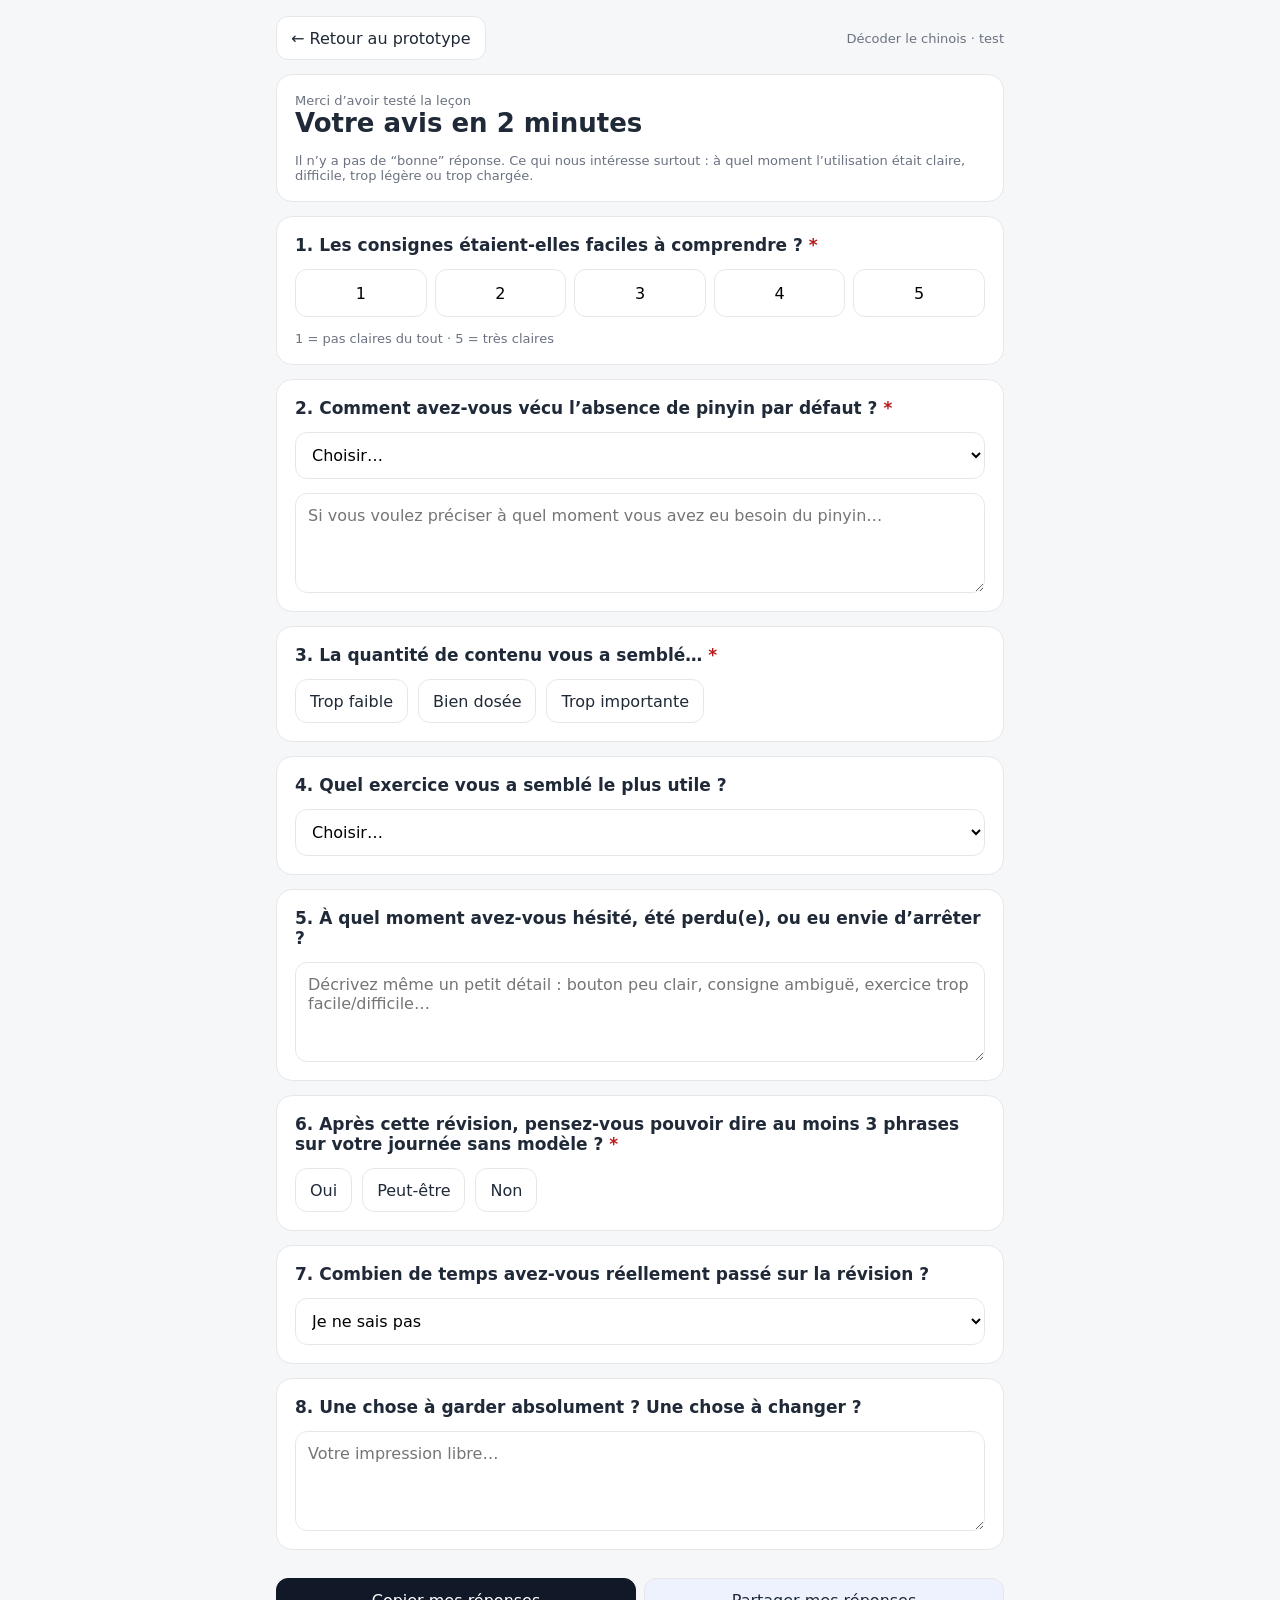
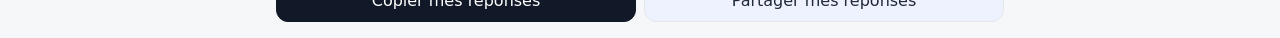
==== feedback.html @ a9c89846 "Initial prototype" ====
<!doctype html>
<html lang="fr">
<head>
<meta charset="utf-8">
<meta name="viewport" content="width=device-width,initial-scale=1">
<title>Votre avis · Décoder le chinois</title>
<meta name="theme-color" content="#111827">
<link rel="icon" href="icon.svg" type="image/svg+xml">
<style>
:root{--bg:#f6f7f8;--card:#fff;--text:#1f2937;--muted:#6b7280;--border:#e5e7eb;--accent:#111827;--soft:#eef2ff;--success:#ecfdf5}
*{box-sizing:border-box} body{margin:0;background:var(--bg);color:var(--text);font-family:Inter,ui-sans-serif,system-ui,-apple-system,BlinkMacSystemFont,"Segoe UI","PingFang SC","Noto Sans CJK SC",sans-serif}
.wrap{max-width:760px;margin:0 auto;padding:16px}.card{background:var(--card);border:1px solid var(--border);border-radius:16px;padding:18px}
.stack{display:grid;gap:14px}.title{font-size:26px;font-weight:780;line-height:1.2}.h2{font-size:17px;font-weight:700}.small{font-size:13px;color:var(--muted)}
.btn{border:1px solid var(--border);background:#fff;color:var(--text);border-radius:12px;padding:11px 14px;min-height:44px;font:inherit;cursor:pointer;text-decoration:none;display:inline-flex;align-items:center;justify-content:center}
.btn.primary{background:var(--accent);border-color:var(--accent);color:#fff}.btn.soft{background:var(--soft)}.row{display:flex;gap:10px;flex-wrap:wrap;align-items:center}
.grid5{display:grid;grid-template-columns:repeat(5,1fr);gap:8px}.score{border:1px solid var(--border);background:#fff;border-radius:12px;min-height:48px;font:inherit;cursor:pointer}.score.active{background:var(--accent);color:#fff;border-color:var(--accent)}
textarea,input,select{width:100%;border:1px solid var(--border);background:#fff;border-radius:12px;padding:12px;font:inherit}textarea{min-height:100px;resize:vertical}
.success{background:var(--success);border:1px solid #bbf7d0;border-radius:12px;padding:13px}.hidden{display:none!important}
label{display:block}.required:after{content:" *";color:#b91c1c}
@media(max-width:600px){.grid5{grid-template-columns:repeat(5,1fr);gap:5px}.score{padding:0}.title{font-size:23px}}
</style>
</head>
<body>
<div class="wrap stack">
  <div class="row" style="justify-content:space-between">
    <a class="btn" href="index.html">← Retour au prototype</a>
    <div class="small">Décoder le chinois · test</div>
  </div>

  <div class="card stack">
    <div>
      <div class="small">Merci d’avoir testé la leçon</div>
      <div class="title">Votre avis en 2 minutes</div>
    </div>
    <div class="small">Il n’y a pas de “bonne” réponse. Ce qui nous intéresse surtout : à quel moment l’utilisation était claire, difficile, trop légère ou trop chargée.</div>
  </div>

  <form id="feedbackForm" class="stack">
    <div class="card stack">
      <label class="required h2">1. Les consignes étaient-elles faciles à comprendre ?</label>
      <div class="grid5 scoreGroup" data-name="clarity">
        <button type="button" class="score" data-value="1">1</button><button type="button" class="score" data-value="2">2</button><button type="button" class="score" data-value="3">3</button><button type="button" class="score" data-value="4">4</button><button type="button" class="score" data-value="5">5</button>
      </div>
      <div class="small">1 = pas claires du tout · 5 = très claires</div>
    </div>

    <div class="card stack">
      <label class="required h2">2. Comment avez-vous vécu l’absence de pinyin par défaut ?</label>
      <select id="pinyinExperience">
        <option value="">Choisir…</option>
        <option>Très confortable</option>
        <option>Plutôt confortable</option>
        <option>Un peu difficile mais utile</option>
        <option>Trop difficile</option>
        <option>Je préfèrerais voir le pinyin plus souvent</option>
      </select>
      <textarea id="pinyinComment" placeholder="Si vous voulez préciser à quel moment vous avez eu besoin du pinyin…"></textarea>
    </div>

    <div class="card stack">
      <label class="required h2">3. La quantité de contenu vous a semblé…</label>
      <div class="row optionGroup" data-name="amount">
        <button type="button" class="btn option" data-value="Trop faible">Trop faible</button>
        <button type="button" class="btn option" data-value="Bien dosée">Bien dosée</button>
        <button type="button" class="btn option" data-value="Trop importante">Trop importante</button>
      </div>
    </div>

    <div class="card stack">
      <label class="h2">4. Quel exercice vous a semblé le plus utile ?</label>
      <select id="mostUseful">
        <option value="">Choisir…</option>
        <option>Écouter puis reconnaître les caractères</option>
        <option>Reconnaître le sens sans pinyin</option>
        <option>Remettre les groupes de la phrase dans l’ordre</option>
        <option>Réflexe francophone</option>
        <option>Réponse orale en 3 secondes</option>
        <option>Mission orale finale</option>
      </select>
    </div>

    <div class="card stack">
      <label class="h2">5. À quel moment avez-vous hésité, été perdu(e), ou eu envie d’arrêter ?</label>
      <textarea id="friction" placeholder="Décrivez même un petit détail : bouton peu clair, consigne ambiguë, exercice trop facile/difficile…"></textarea>
    </div>

    <div class="card stack">
      <label class="required h2">6. Après cette révision, pensez-vous pouvoir dire au moins 3 phrases sur votre journée sans modèle ?</label>
      <div class="row optionGroup" data-name="transfer">
        <button type="button" class="btn option" data-value="Oui">Oui</button>
        <button type="button" class="btn option" data-value="Peut-être">Peut-être</button>
        <button type="button" class="btn option" data-value="Non">Non</button>
      </div>
    </div>

    <div class="card stack">
      <label class="h2">7. Combien de temps avez-vous réellement passé sur la révision ?</label>
      <select id="duration">
        <option value="">Je ne sais pas</option>
        <option>Moins de 5 minutes</option>
        <option>5–8 minutes</option>
        <option>8–12 minutes</option>
        <option>Plus de 12 minutes</option>
      </select>
    </div>

    <div class="card stack">
      <label class="h2">8. Une chose à garder absolument ? Une chose à changer ?</label>
      <textarea id="general" placeholder="Votre impression libre…"></textarea>
    </div>

    <div id="validation" class="small"></div>
    <div class="grid5" style="grid-template-columns:1fr 1fr">
      <button id="copyBtn" type="button" class="btn primary">Copier mes réponses</button>
      <button id="shareBtn" type="button" class="btn soft">Partager mes réponses</button>
    </div>
  </form>

  <div id="done" class="success hidden">
    <b>Réponses prêtes ✓</b><br>
    <span class="small">Vous pouvez maintenant les coller dans un message et les envoyer à la personne qui vous a partagé ce test.</span>
  </div>
</div>

<script>
const answers={clarity:"",amount:"",transfer:""};
document.querySelectorAll(".scoreGroup").forEach(g=>g.querySelectorAll(".score").forEach(b=>b.onclick=()=>{
  g.querySelectorAll(".score").forEach(x=>x.classList.remove("active"));
  b.classList.add("active");answers[g.dataset.name]=b.dataset.value;
}));
document.querySelectorAll(".optionGroup").forEach(g=>g.querySelectorAll(".option").forEach(b=>b.onclick=()=>{
  g.querySelectorAll(".option").forEach(x=>x.classList.remove("primary"));
  b.classList.add("primary");answers[g.dataset.name]=b.dataset.value;
}));
function buildText(){
  if(!answers.clarity || !document.getElementById("pinyinExperience").value || !answers.amount || !answers.transfer){
    document.getElementById("validation").textContent="Merci de répondre aux questions marquées d’un * avant de continuer.";
    return null;
  }
  document.getElementById("validation").textContent="";
  return `Feedback — Décoder le chinois · Leçon 1

1. Clarté des consignes : ${answers.clarity}/5

2. Pinyin par défaut :
${document.getElementById("pinyinExperience").value}
Commentaire : ${document.getElementById("pinyinComment").value || "—"}

3. Quantité de contenu :
${answers.amount}

4. Exercice le plus utile :
${document.getElementById("mostUseful").value || "—"}

5. Moment de friction / hésitation :
${document.getElementById("friction").value || "—"}

6. Capable de dire 3 phrases sans modèle :
${answers.transfer}

7. Temps passé :
${document.getElementById("duration").value || "—"}

8. À garder / à changer :
${document.getElementById("general").value || "—"}`;
}
document.getElementById("copyBtn").onclick=async()=>{
  const text=buildText(); if(!text)return;
  try{await navigator.clipboard.writeText(text);document.getElementById("done").classList.remove("hidden");document.getElementById("copyBtn").textContent="Copié ✓"}
  catch(e){prompt("Copiez ces réponses :",text)}
};
document.getElementById("shareBtn").onclick=async()=>{
  const text=buildText(); if(!text)return;
  if(navigator.share){try{await navigator.share({title:"Feedback Décoder le chinois",text})}catch(e){}}
  else{try{await navigator.clipboard.writeText(text);alert("Réponses copiées. Vous pouvez les coller dans votre message.")}catch(e){prompt("Copiez ces réponses :",text)}}
};
</script>
</body>
</html>
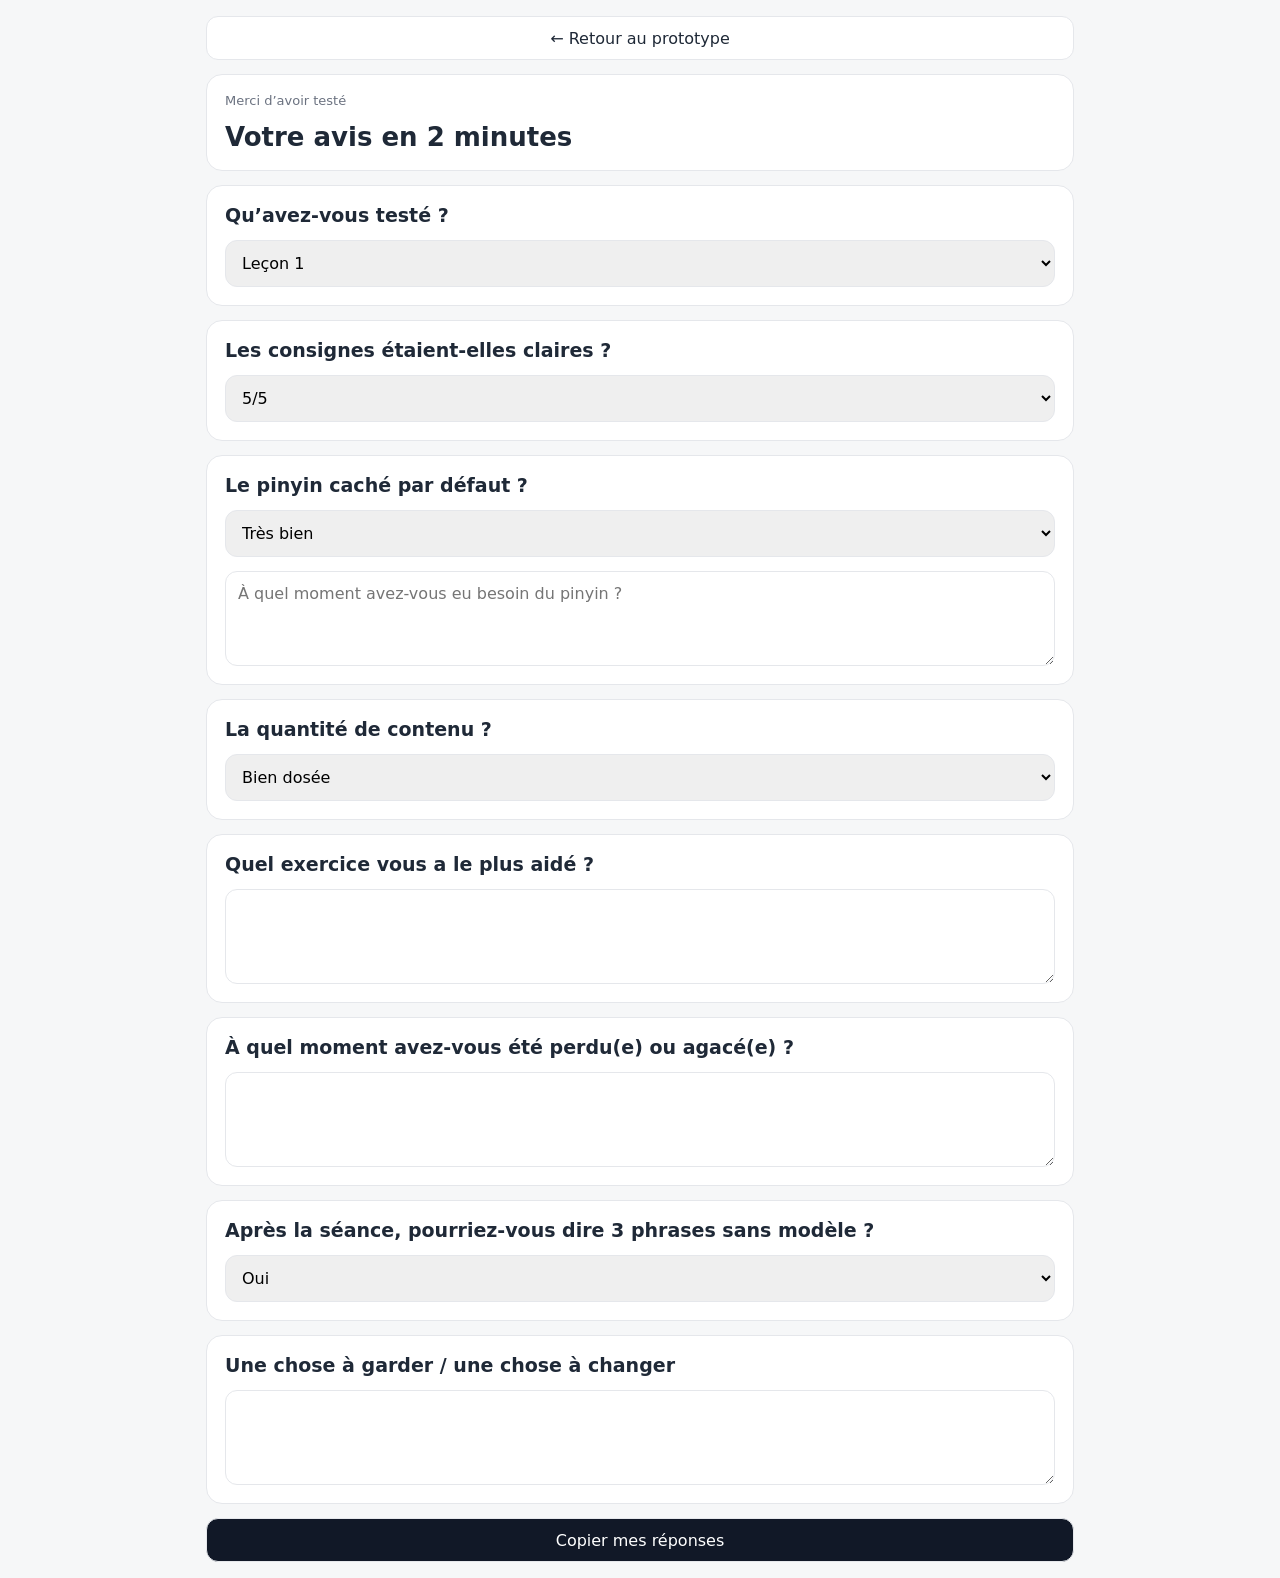
==== commit d1dfbe6c: "Add files via upload" ====
--- a/feedback.html
+++ b/feedback.html
@@ -1,179 +1,21 @@
-<!doctype html>
-<html lang="fr">
-<head>
-<meta charset="utf-8">
-<meta name="viewport" content="width=device-width,initial-scale=1">
-<title>Votre avis · Décoder le chinois</title>
-<meta name="theme-color" content="#111827">
-<link rel="icon" href="icon.svg" type="image/svg+xml">
-<style>
-:root{--bg:#f6f7f8;--card:#fff;--text:#1f2937;--muted:#6b7280;--border:#e5e7eb;--accent:#111827;--soft:#eef2ff;--success:#ecfdf5}
-*{box-sizing:border-box} body{margin:0;background:var(--bg);color:var(--text);font-family:Inter,ui-sans-serif,system-ui,-apple-system,BlinkMacSystemFont,"Segoe UI","PingFang SC","Noto Sans CJK SC",sans-serif}
-.wrap{max-width:760px;margin:0 auto;padding:16px}.card{background:var(--card);border:1px solid var(--border);border-radius:16px;padding:18px}
-.stack{display:grid;gap:14px}.title{font-size:26px;font-weight:780;line-height:1.2}.h2{font-size:17px;font-weight:700}.small{font-size:13px;color:var(--muted)}
-.btn{border:1px solid var(--border);background:#fff;color:var(--text);border-radius:12px;padding:11px 14px;min-height:44px;font:inherit;cursor:pointer;text-decoration:none;display:inline-flex;align-items:center;justify-content:center}
-.btn.primary{background:var(--accent);border-color:var(--accent);color:#fff}.btn.soft{background:var(--soft)}.row{display:flex;gap:10px;flex-wrap:wrap;align-items:center}
-.grid5{display:grid;grid-template-columns:repeat(5,1fr);gap:8px}.score{border:1px solid var(--border);background:#fff;border-radius:12px;min-height:48px;font:inherit;cursor:pointer}.score.active{background:var(--accent);color:#fff;border-color:var(--accent)}
-textarea,input,select{width:100%;border:1px solid var(--border);background:#fff;border-radius:12px;padding:12px;font:inherit}textarea{min-height:100px;resize:vertical}
-.success{background:var(--success);border:1px solid #bbf7d0;border-radius:12px;padding:13px}.hidden{display:none!important}
-label{display:block}.required:after{content:" *";color:#b91c1c}
-@media(max-width:600px){.grid5{grid-template-columns:repeat(5,1fr);gap:5px}.score{padding:0}.title{font-size:23px}}
-</style>
-</head>
-<body>
-<div class="wrap stack">
-  <div class="row" style="justify-content:space-between">
-    <a class="btn" href="index.html">← Retour au prototype</a>
-    <div class="small">Décoder le chinois · test</div>
-  </div>
-
-  <div class="card stack">
-    <div>
-      <div class="small">Merci d’avoir testé la leçon</div>
-      <div class="title">Votre avis en 2 minutes</div>
-    </div>
-    <div class="small">Il n’y a pas de “bonne” réponse. Ce qui nous intéresse surtout : à quel moment l’utilisation était claire, difficile, trop légère ou trop chargée.</div>
-  </div>
-
-  <form id="feedbackForm" class="stack">
-    <div class="card stack">
-      <label class="required h2">1. Les consignes étaient-elles faciles à comprendre ?</label>
-      <div class="grid5 scoreGroup" data-name="clarity">
-        <button type="button" class="score" data-value="1">1</button><button type="button" class="score" data-value="2">2</button><button type="button" class="score" data-value="3">3</button><button type="button" class="score" data-value="4">4</button><button type="button" class="score" data-value="5">5</button>
-      </div>
-      <div class="small">1 = pas claires du tout · 5 = très claires</div>
-    </div>
-
-    <div class="card stack">
-      <label class="required h2">2. Comment avez-vous vécu l’absence de pinyin par défaut ?</label>
-      <select id="pinyinExperience">
-        <option value="">Choisir…</option>
-        <option>Très confortable</option>
-        <option>Plutôt confortable</option>
-        <option>Un peu difficile mais utile</option>
-        <option>Trop difficile</option>
-        <option>Je préfèrerais voir le pinyin plus souvent</option>
-      </select>
-      <textarea id="pinyinComment" placeholder="Si vous voulez préciser à quel moment vous avez eu besoin du pinyin…"></textarea>
-    </div>
-
-    <div class="card stack">
-      <label class="required h2">3. La quantité de contenu vous a semblé…</label>
-      <div class="row optionGroup" data-name="amount">
-        <button type="button" class="btn option" data-value="Trop faible">Trop faible</button>
-        <button type="button" class="btn option" data-value="Bien dosée">Bien dosée</button>
-        <button type="button" class="btn option" data-value="Trop importante">Trop importante</button>
-      </div>
-    </div>
-
-    <div class="card stack">
-      <label class="h2">4. Quel exercice vous a semblé le plus utile ?</label>
-      <select id="mostUseful">
-        <option value="">Choisir…</option>
-        <option>Écouter puis reconnaître les caractères</option>
-        <option>Reconnaître le sens sans pinyin</option>
-        <option>Remettre les groupes de la phrase dans l’ordre</option>
-        <option>Réflexe francophone</option>
-        <option>Réponse orale en 3 secondes</option>
-        <option>Mission orale finale</option>
-      </select>
-    </div>
-
-    <div class="card stack">
-      <label class="h2">5. À quel moment avez-vous hésité, été perdu(e), ou eu envie d’arrêter ?</label>
-      <textarea id="friction" placeholder="Décrivez même un petit détail : bouton peu clair, consigne ambiguë, exercice trop facile/difficile…"></textarea>
-    </div>
-
-    <div class="card stack">
-      <label class="required h2">6. Après cette révision, pensez-vous pouvoir dire au moins 3 phrases sur votre journée sans modèle ?</label>
-      <div class="row optionGroup" data-name="transfer">
-        <button type="button" class="btn option" data-value="Oui">Oui</button>
-        <button type="button" class="btn option" data-value="Peut-être">Peut-être</button>
-        <button type="button" class="btn option" data-value="Non">Non</button>
-      </div>
-    </div>
-
-    <div class="card stack">
-      <label class="h2">7. Combien de temps avez-vous réellement passé sur la révision ?</label>
-      <select id="duration">
-        <option value="">Je ne sais pas</option>
-        <option>Moins de 5 minutes</option>
-        <option>5–8 minutes</option>
-        <option>8–12 minutes</option>
-        <option>Plus de 12 minutes</option>
-      </select>
-    </div>
-
-    <div class="card stack">
-      <label class="h2">8. Une chose à garder absolument ? Une chose à changer ?</label>
-      <textarea id="general" placeholder="Votre impression libre…"></textarea>
-    </div>
-
-    <div id="validation" class="small"></div>
-    <div class="grid5" style="grid-template-columns:1fr 1fr">
-      <button id="copyBtn" type="button" class="btn primary">Copier mes réponses</button>
-      <button id="shareBtn" type="button" class="btn soft">Partager mes réponses</button>
-    </div>
-  </form>
-
-  <div id="done" class="success hidden">
-    <b>Réponses prêtes ✓</b><br>
-    <span class="small">Vous pouvez maintenant les coller dans un message et les envoyer à la personne qui vous a partagé ce test.</span>
-  </div>
-</div>
-
-<script>
-const answers={clarity:"",amount:"",transfer:""};
-document.querySelectorAll(".scoreGroup").forEach(g=>g.querySelectorAll(".score").forEach(b=>b.onclick=()=>{
-  g.querySelectorAll(".score").forEach(x=>x.classList.remove("active"));
-  b.classList.add("active");answers[g.dataset.name]=b.dataset.value;
-}));
-document.querySelectorAll(".optionGroup").forEach(g=>g.querySelectorAll(".option").forEach(b=>b.onclick=()=>{
-  g.querySelectorAll(".option").forEach(x=>x.classList.remove("primary"));
-  b.classList.add("primary");answers[g.dataset.name]=b.dataset.value;
-}));
-function buildText(){
-  if(!answers.clarity || !document.getElementById("pinyinExperience").value || !answers.amount || !answers.transfer){
-    document.getElementById("validation").textContent="Merci de répondre aux questions marquées d’un * avant de continuer.";
-    return null;
-  }
-  document.getElementById("validation").textContent="";
-  return `Feedback — Décoder le chinois · Leçon 1
-
-1. Clarté des consignes : ${answers.clarity}/5
-
-2. Pinyin par défaut :
-${document.getElementById("pinyinExperience").value}
-Commentaire : ${document.getElementById("pinyinComment").value || "—"}
-
-3. Quantité de contenu :
-${answers.amount}
-
-4. Exercice le plus utile :
-${document.getElementById("mostUseful").value || "—"}
-
-5. Moment de friction / hésitation :
-${document.getElementById("friction").value || "—"}
-
-6. Capable de dire 3 phrases sans modèle :
-${answers.transfer}
-
-7. Temps passé :
-${document.getElementById("duration").value || "—"}
-
-8. À garder / à changer :
-${document.getElementById("general").value || "—"}`;
-}
-document.getElementById("copyBtn").onclick=async()=>{
-  const text=buildText(); if(!text)return;
-  try{await navigator.clipboard.writeText(text);document.getElementById("done").classList.remove("hidden");document.getElementById("copyBtn").textContent="Copié ✓"}
-  catch(e){prompt("Copiez ces réponses :",text)}
-};
-document.getElementById("shareBtn").onclick=async()=>{
-  const text=buildText(); if(!text)return;
-  if(navigator.share){try{await navigator.share({title:"Feedback Décoder le chinois",text})}catch(e){}}
-  else{try{await navigator.clipboard.writeText(text);alert("Réponses copiées. Vous pouvez les coller dans votre message.")}catch(e){prompt("Copiez ces réponses :",text)}}
-};
-</script>
-</body>
-</html>+<!doctype html><html lang="fr"><head><meta charset="utf-8"><meta name="viewport" content="width=device-width,initial-scale=1"><title>Feedback · Décoder le chinois</title><link rel="stylesheet" href="css/style.css"></head><body><div class="wrap stack">
+<a class="btn" href="index.html">← Retour au prototype</a><div class="card stack"><div class="small">Merci d’avoir testé</div><div class="title">Votre avis en 2 minutes</div></div>
+<div class="card stack"><div class="h2">Qu’avez-vous testé ?</div><select id="tested"><option>Leçon 1</option><option>Leçon 2</option><option>Leçon 3</option><option>Révision mixte</option></select></div>
+<div class="card stack"><div class="h2">Les consignes étaient-elles claires ?</div><select id="clarity"><option>5/5</option><option>4/5</option><option>3/5</option><option>2/5</option><option>1/5</option></select></div>
+<div class="card stack"><div class="h2">Le pinyin caché par défaut ?</div><select id="py"><option>Très bien</option><option>Un peu difficile mais utile</option><option>Trop difficile</option><option>J’aimerais plus de pinyin</option></select><textarea id="pyNote" placeholder="À quel moment avez-vous eu besoin du pinyin ?"></textarea></div>
+<div class="card stack"><div class="h2">La quantité de contenu ?</div><select id="amount"><option>Bien dosée</option><option>Trop faible</option><option>Trop importante</option></select></div>
+<div class="card stack"><div class="h2">Quel exercice vous a le plus aidé ?</div><textarea id="useful"></textarea></div>
+<div class="card stack"><div class="h2">À quel moment avez-vous été perdu(e) ou agacé(e) ?</div><textarea id="friction"></textarea></div>
+<div class="card stack"><div class="h2">Après la séance, pourriez-vous dire 3 phrases sans modèle ?</div><select id="transfer"><option>Oui</option><option>Peut-être</option><option>Non</option></select></div>
+<div class="card stack"><div class="h2">Une chose à garder / une chose à changer</div><textarea id="general"></textarea></div>
+<button id="copy" class="btn primary">Copier mes réponses</button><div id="done" class="success hidden">Copié ✓ Vous pouvez coller le texte dans un message.</div></div>
+<script>document.getElementById('copy').onclick=async()=>{let t=`Feedback — Décoder le chinois
+Testé : ${tested.value}
+Clarté : ${clarity.value}
+Pinyin : ${py.value}
+Détail pinyin : ${pyNote.value||'—'}
+Quantité : ${amount.value}
+Exercice utile : ${useful.value||'—'}
+Friction : ${friction.value||'—'}
+3 phrases sans modèle : ${transfer.value}
+À garder / changer : ${general.value||'—'}`;try{await navigator.clipboard.writeText(t);done.classList.remove('hidden')}catch(e){prompt('Copiez :',t)}}</script></body></html>
--- a/css/style.css
+++ b/css/style.css
@@ -0,0 +1,15 @@
+
+:root{--bg:#f6f7f8;--card:#fff;--text:#1f2937;--muted:#6b7280;--border:#e5e7eb;--accent:#111827;--soft:#eef2ff;--success:#ecfdf5}
+*{box-sizing:border-box}body{margin:0;background:var(--bg);color:var(--text);font-family:system-ui,-apple-system,"Segoe UI","PingFang SC","Noto Sans CJK SC",sans-serif}
+.wrap{max-width:900px;margin:auto;padding:16px}.stack{display:grid;gap:14px}.row,.between{display:flex;gap:10px;align-items:center;flex-wrap:wrap}.between{justify-content:space-between}
+.card{background:#fff;border:1px solid var(--border);border-radius:16px;padding:18px}.hero{padding:22px}.notice{background:#f9fafb;border:1px solid var(--border);border-radius:12px;padding:12px}.success{background:var(--success);border:1px solid #bbf7d0;border-radius:12px;padding:12px}
+.title{font-size:26px;font-weight:800}.h2{font-size:19px;font-weight:720}.small{font-size:13px;color:var(--muted)}.muted{color:var(--muted)}.bigcn{font-size:34px;font-weight:780}
+.btn{border:1px solid var(--border);background:white;border-radius:12px;padding:11px 14px;min-height:44px;font:inherit;cursor:pointer;text-decoration:none;color:var(--text);display:inline-flex;align-items:center;justify-content:center}.btn.primary{background:var(--accent);color:white}.btn.soft{background:var(--soft)}.btn.link{border:none;background:transparent;padding:2px 0;min-height:0;text-decoration:underline;text-underline-offset:3px}
+.grid2{display:grid;grid-template-columns:repeat(2,1fr);gap:12px}.grid3{display:grid;grid-template-columns:repeat(3,1fr);gap:10px}.hidden{display:none!important}.progress{height:8px;background:#e5e7eb;border-radius:99px;overflow:hidden}.progress>div{height:100%;background:var(--accent)}.chip,.choice{border:1px solid var(--border);background:#fff;border-radius:12px;padding:12px;cursor:pointer}.pill{display:inline-block;border-radius:999px;background:#f3f4f6;padding:4px 8px;font-size:12px}.center{text-align:center}.kpi{font-size:28px;font-weight:800}
+audio{width:100%}textarea,select{width:100%;border:1px solid var(--border);border-radius:12px;padding:12px;font:inherit}
+@media(max-width:680px){.grid2,.grid3{grid-template-columns:1fr}.title{font-size:23px}.wrap{padding:12px}}
+
+.feedback{min-height:22px;font-size:14px}
+.right{text-align:right}
+@media(max-width:680px){.right{text-align:left}}
+textarea{min-height:95px}
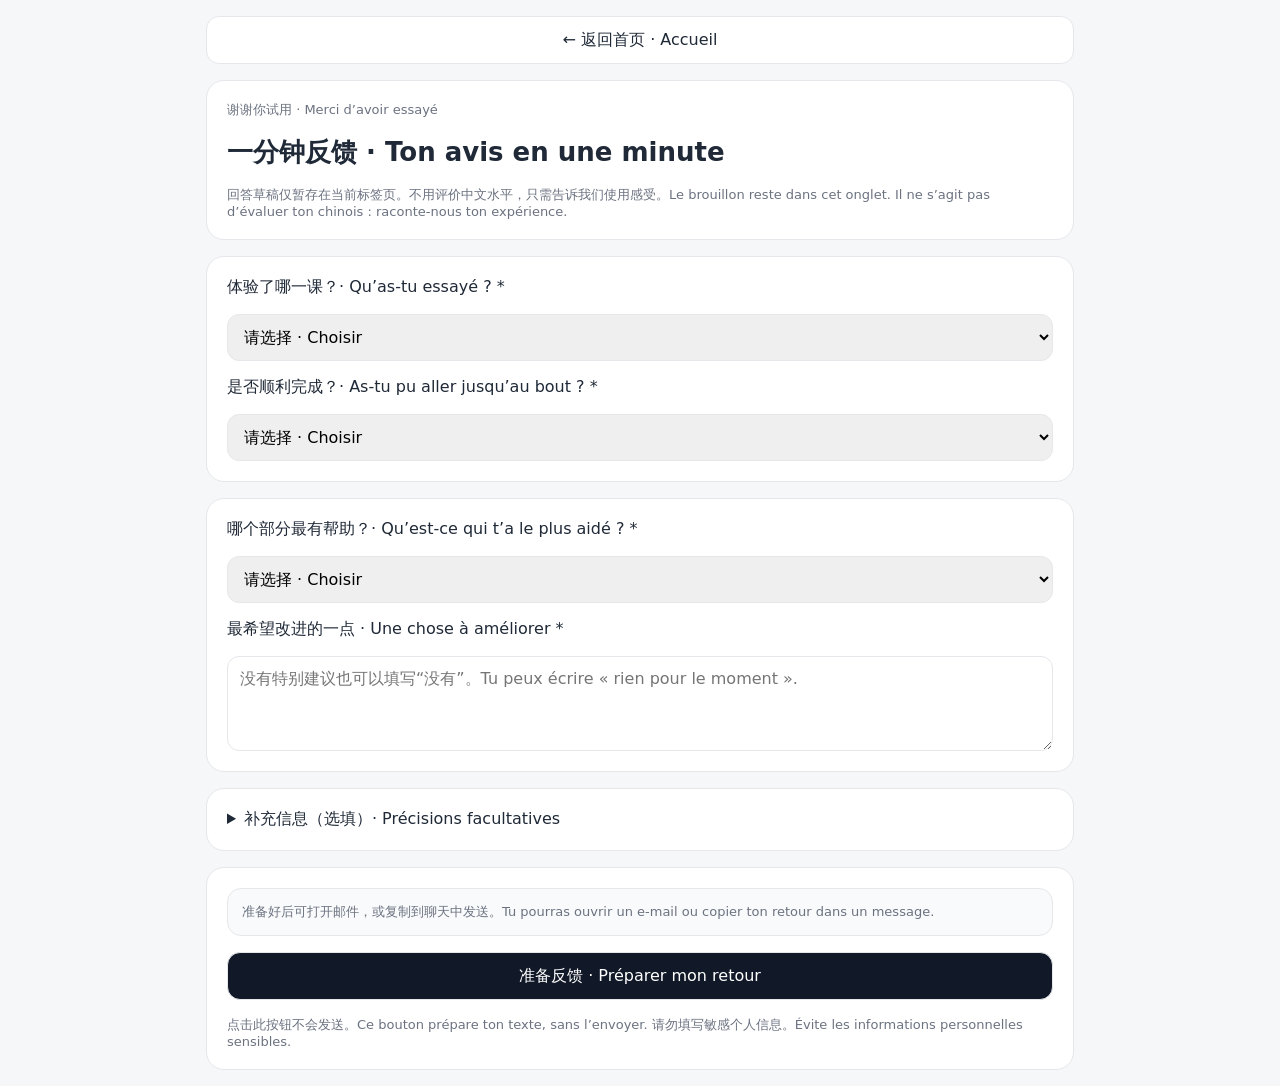
==== commit 1f559c52: "Simplify bilingual feedback and clarify email and copy delivery" ====
--- a/feedback.html
+++ b/feedback.html
@@ -1,21 +1,6 @@
-<!doctype html><html lang="fr"><head><meta charset="utf-8"><meta name="viewport" content="width=device-width,initial-scale=1"><title>Feedback · Décoder le chinois</title><link rel="stylesheet" href="css/style.css"></head><body><div class="wrap stack">
-<a class="btn" href="index.html">← Retour au prototype</a><div class="card stack"><div class="small">Merci d’avoir testé</div><div class="title">Votre avis en 2 minutes</div></div>
-<div class="card stack"><div class="h2">Qu’avez-vous testé ?</div><select id="tested"><option>Leçon 1</option><option>Leçon 2</option><option>Leçon 3</option><option>Révision mixte</option></select></div>
-<div class="card stack"><div class="h2">Les consignes étaient-elles claires ?</div><select id="clarity"><option>5/5</option><option>4/5</option><option>3/5</option><option>2/5</option><option>1/5</option></select></div>
-<div class="card stack"><div class="h2">Le pinyin caché par défaut ?</div><select id="py"><option>Très bien</option><option>Un peu difficile mais utile</option><option>Trop difficile</option><option>J’aimerais plus de pinyin</option></select><textarea id="pyNote" placeholder="À quel moment avez-vous eu besoin du pinyin ?"></textarea></div>
-<div class="card stack"><div class="h2">La quantité de contenu ?</div><select id="amount"><option>Bien dosée</option><option>Trop faible</option><option>Trop importante</option></select></div>
-<div class="card stack"><div class="h2">Quel exercice vous a le plus aidé ?</div><textarea id="useful"></textarea></div>
-<div class="card stack"><div class="h2">À quel moment avez-vous été perdu(e) ou agacé(e) ?</div><textarea id="friction"></textarea></div>
-<div class="card stack"><div class="h2">Après la séance, pourriez-vous dire 3 phrases sans modèle ?</div><select id="transfer"><option>Oui</option><option>Peut-être</option><option>Non</option></select></div>
-<div class="card stack"><div class="h2">Une chose à garder / une chose à changer</div><textarea id="general"></textarea></div>
-<button id="copy" class="btn primary">Copier mes réponses</button><div id="done" class="success hidden">Copié ✓ Vous pouvez coller le texte dans un message.</div></div>
-<script>document.getElementById('copy').onclick=async()=>{let t=`Feedback — Décoder le chinois
-Testé : ${tested.value}
-Clarté : ${clarity.value}
-Pinyin : ${py.value}
-Détail pinyin : ${pyNote.value||'—'}
-Quantité : ${amount.value}
-Exercice utile : ${useful.value||'—'}
-Friction : ${friction.value||'—'}
-3 phrases sans modèle : ${transfer.value}
-À garder / changer : ${general.value||'—'}`;try{await navigator.clipboard.writeText(t);done.classList.remove('hidden')}catch(e){prompt('Copiez :',t)}}</script></body></html>+<!doctype html><html lang="fr"><head><meta charset="utf-8"><meta name="viewport" content="width=device-width,initial-scale=1"><title>你的反馈 · Ton avis</title><link rel="stylesheet" href="css/style.css?v=feedback1"></head><body><main class="wrap stack"><a class="btn" href="index.html">← 返回首页 · Accueil</a><header class="card stack"><div class="small">谢谢你试用 · Merci d’avoir essayé</div><div class="title">一分钟反馈 · Ton avis en une minute</div><div class="small">回答草稿仅暂存在当前标签页。不用评价中文水平，只需告诉我们使用感受。Le brouillon reste dans cet onglet. Il ne s’agit pas d’évaluer ton chinois : raconte-nous ton expérience.</div></header><form id="feedbackForm" class="stack">
+<div class="card stack"><label for="tested">体验了哪一课？· Qu’as-tu essayé ? *</label><select id="tested" required><option value="">请选择 · Choisir</option><option value="1">第一课 · Leçon 1</option><option value="2">第二课 · Leçon 2</option><option value="3">第三课 · Leçon 3</option><option value="4">第四课 · Leçon 4</option><option value="mixed">混合复习 · Révision mixte</option></select><label for="completed">是否顺利完成？· As-tu pu aller jusqu’au bout ? *</label><select id="completed" required><option value="">请选择 · Choisir</option><option>顺利完成 · Oui, sans difficulté</option><option>完成了，但遇到困难 · Oui, avec des difficultés</option><option>中途卡住了 · Non, j’ai rencontré un blocage</option><option>还没完成 · Pas encore</option></select></div>
+<div class="card stack"><label for="useful">哪个部分最有帮助？· Qu’est-ce qui t’a le plus aidé ? *</label><select id="useful" required><option value="">请选择 · Choisir</option><option>真人录音 · Les enregistrements du modèle</option><option>辨认与排序 · Reconnaître et remettre en ordre</option><option>录音对比 · M’enregistrer et comparer</option><option>混合复习 · La révision mixte</option><option>结束反馈 · Le bilan de fin</option><option>暂时说不清 · Je ne sais pas encore</option></select><label for="change">最希望改进的一点 · Une chose à améliorer *</label><textarea id="change" required maxlength="1200" placeholder="没有特别建议也可以填写“没有”。Tu peux écrire « rien pour le moment »."></textarea></div>
+<details class="card stack"><summary>补充信息（选填）· Précisions facultatives</summary><label for="friction">哪里卡住了？· Où as-tu rencontré une difficulté ?</label><textarea id="friction" maxlength="1200"></textarea><label for="device">使用设备 · Appareil</label><select id="device"><option value="">未填写 · Non précisé</option><option>iPhone / iPad</option><option>Android</option><option>电脑 · Ordinateur</option></select><label for="browser">浏览器 · Navigateur</label><select id="browser"><option value="">未填写 · Non précisé</option><option>Safari</option><option>Chrome</option><option>Edge</option><option>微信等应用内浏览器 · Navigateur intégré à une application</option><option>其他 / 不确定 · Autre / Je ne sais pas</option></select><div class="small">如方便，可在发送消息时附上截图。Tu peux joindre une capture d’écran à ton message si tu le souhaites.</div></details>
+<div class="card stack"><div id="channelNotice" class="notice small"></div><button type="submit" class="btn primary">准备反馈 · Préparer mon retour</button><div class="small">点击此按钮不会发送。Ce bouton prépare ton texte, sans l’envoyer. 请勿填写敏感个人信息。Évite les informations personnelles sensibles.</div></div></form>
+<section id="delivery" class="hidden card stack" aria-labelledby="deliveryTitle"><h2 id="deliveryTitle" class="h2">最后一步：发送 · Dernière étape : envoyer</h2><div class="notice small">反馈尚未发送。Ton retour n’a pas encore été envoyé.</div><textarea id="report" readonly aria-label="待发送的反馈 · Retour à envoyer" rows="12"></textarea><a id="email" class="hidden btn primary">用邮件发送 · Envoyer par e-mail</a><button id="share" type="button" class="btn">选择应用发送 · Choisir une application</button><button id="copy" type="button" class="btn">复制后发给 Xinyi · Copier pour Xinyi</button><div id="sendStatus" role="status" aria-live="polite" class="small"></div><div class="small">如果无法发送：长按上方文本全选、复制，再粘贴到你与 Xinyi 的聊天中，点击发送。En cas de difficulté : sélectionne et copie le texte ci-dessus, colle-le dans ta conversation avec Xinyi, puis envoie le message.</div></section></main><script src="js/feedback-config.js?v=feedback1"></script><script src="js/feedback.js?v=feedback1"></script></body></html>
--- a/css/style.css
+++ b/css/style.css
@@ -1,5 +1,7 @@
 
 :root{--bg:#f6f7f8;--card:#fff;--text:#1f2937;--muted:#6b7280;--border:#e5e7eb;--accent:#111827;--soft:#eef2ff;--success:#ecfdf5}
+button:disabled{opacity:.5;cursor:default}button:focus-visible,a:focus-visible,summary:focus-visible{outline:3px solid #6366f1;outline-offset:3px}
+.focus-card{max-width:640px;margin:auto}.focus-text{text-align:center;line-height:1.5;padding:22px 0;overflow-wrap:anywhere}.focus-hint{color:var(--muted);font-size:15px}.focus-hint summary{cursor:pointer;min-height:44px;padding:10px 0}.focus-navigation{display:grid;grid-template-columns:1fr 1.4fr}.focus-item .row{display:grid;grid-template-columns:1fr 1fr}.focus-item .student-status{min-height:42px}
 *{box-sizing:border-box}body{margin:0;background:var(--bg);color:var(--text);font-family:system-ui,-apple-system,"Segoe UI","PingFang SC","Noto Sans CJK SC",sans-serif}
 .wrap{max-width:900px;margin:auto;padding:16px}.stack{display:grid;gap:14px}.row,.between{display:flex;gap:10px;align-items:center;flex-wrap:wrap}.between{justify-content:space-between}
 .card{background:#fff;border:1px solid var(--border);border-radius:16px;padding:18px}.hero{padding:22px}.notice{background:#f9fafb;border:1px solid var(--border);border-radius:12px;padding:12px}.success{background:var(--success);border:1px solid #bbf7d0;border-radius:12px;padding:12px}
@@ -13,3 +15,163 @@
 .right{text-align:right}
 @media(max-width:680px){.right{text-align:left}}
 textarea{min-height:95px}
+
+/* v4.2 — mobile-first typography & spacing */
+:root{
+  --radius-card:18px;
+  --radius-control:13px;
+  --space-1:6px;
+  --space-2:10px;
+  --space-3:14px;
+  --space-4:18px;
+  --space-5:24px;
+}
+
+/* More consistent vertical rhythm */
+.stack{gap:16px}
+.card{border-radius:var(--radius-card);padding:20px}
+.notice,.success{border-radius:14px;padding:14px}
+.btn,.chip,.choice{border-radius:var(--radius-control)}
+.btn{min-height:48px;padding:12px 16px;font-size:16px;line-height:1.25}
+.btn.link{min-height:40px;padding:8px 0}
+
+/* Task hierarchy */
+.task-kicker{font-size:14px;line-height:1.4;color:var(--muted);font-weight:600;letter-spacing:.01em}
+.task-title{font-size:24px;line-height:1.25;font-weight:760;margin-top:3px}
+.task-help{font-size:15px;line-height:1.5;color:var(--muted);margin-top:5px}
+
+/* Choice buttons */
+.choice{
+  width:100%;
+  min-height:58px;
+  padding:13px 16px;
+  font-size:17px;
+  line-height:1.35;
+}
+.choice.choice-hanzi{
+  min-height:60px;
+  font-size:28px;
+  line-height:1.15;
+  font-weight:680;
+  letter-spacing:.015em;
+}
+.choice.choice-meaning{
+  min-height:54px;
+  font-size:17px;
+  line-height:1.38;
+}
+
+/* Result / pronunciation card */
+.answer-reveal{
+  display:grid;
+  gap:0;
+  padding:18px;
+}
+.answer-reveal .answer-hanzi{
+  font-size:36px;
+  line-height:1.15;
+  font-weight:760;
+}
+.answer-reveal .answer-meaning{
+  margin-top:6px;
+  font-size:17px;
+  line-height:1.45;
+  color:var(--text);
+}
+.pronunciation-check{
+  display:grid;
+  gap:12px;
+}
+.pronunciation-check .instruction{
+  font-size:15px;
+  line-height:1.5;
+  color:var(--muted);
+}
+.verify-btn{
+  justify-self:start;
+  min-width:148px;
+}
+.pinyin-section{
+  display:grid;
+  gap:8px;
+  padding-top:4px;
+  margin-top:2px;
+  border-top:1px solid var(--border);
+}
+.pinyin-toggle{
+  justify-self:start;
+  margin-top:4px;
+}
+.pinyin-text{
+  font-size:22px;
+  line-height:1.4;
+  font-weight:560;
+  letter-spacing:.01em;
+  color:var(--text);
+  padding-bottom:2px;
+  word-break:break-word;
+}
+.audio-note{font-size:13px;line-height:1.45;color:var(--muted)}
+
+/* Chunk exercises remain readable without feeling oversized */
+.chip{font-size:17px;line-height:1.35;padding:12px 14px;min-height:48px}
+.pill{font-size:16px;line-height:1.3;padding:7px 10px}
+.feedback{min-height:20px;font-size:15px;line-height:1.4}
+
+@media(max-width:680px){
+  body{font-size:16px;line-height:1.5}
+  .wrap{padding:14px 14px calc(28px + env(safe-area-inset-bottom));max-width:520px}
+  .stack{gap:15px}
+  .card{padding:18px}
+  .hero{padding:20px}
+  .title{font-size:25px;line-height:1.18}
+  .h2{font-size:20px;line-height:1.32}
+  .small{font-size:14px;line-height:1.5}
+  .task-title{font-size:23px;line-height:1.25}
+  .task-help{font-size:15px;line-height:1.48}
+  .bigcn{font-size:34px;line-height:1.2}
+  .grid2,.grid3{grid-template-columns:1fr;gap:11px}
+  .choice.choice-hanzi{font-size:27px;min-height:58px;padding:13px 16px}
+  .choice.choice-meaning{font-size:17px;min-height:54px}
+  .answer-reveal{padding:17px}
+  .answer-reveal .answer-hanzi{font-size:34px}
+  .answer-reveal .answer-meaning{font-size:16px}
+  .pinyin-text{font-size:21px;line-height:1.42}
+  .pronunciation-check{gap:13px}
+  .verify-btn{width:100%;justify-self:stretch}
+  .pinyin-section{padding-top:10px;margin-top:2px}
+  .pinyin-toggle{min-height:42px;padding:8px 0}
+  .row.controls-stack{display:grid;grid-template-columns:1fr;gap:12px}
+}
+
+@media(max-width:380px){
+  .wrap{padding-left:12px;padding-right:12px}
+  .card{padding:16px}
+  .task-title{font-size:22px}
+  .choice.choice-hanzi{font-size:26px}
+}
+
+
+/* v4.3 — oral recording & sharing */
+.recording-main{width:100%}
+.recording-help{line-height:1.5}
+.recording-live{display:flex;align-items:center;gap:12px;padding:14px 0}
+.recording-dot{width:12px;height:12px;border-radius:50%;background:#dc2626;box-shadow:0 0 0 5px rgba(220,38,38,.12)}
+.recording-stop{width:100%}
+.recording-review{gap:16px}
+.recording-title{font-size:21px}
+.recording-review audio{display:block;width:100%;min-height:48px}
+.recording-actions{display:grid;grid-template-columns:1fr 1.35fr;gap:12px}
+.recording-actions .btn{min-height:50px}
+.recording-download{justify-self:start;padding-left:0;padding-right:0}
+@media(max-width:520px){
+ .recording-actions{grid-template-columns:1fr;gap:10px}
+ .recording-actions .btn{width:100%}
+ .recording-title{font-size:22px}
+}
+/* Focus practice: keep navigation and long bilingual labels within mobile width. */
+.focus-navigation{display:grid;grid-template-columns:1fr 1.4fr}
+.focus-navigation .btn{width:100%;min-width:0;overflow-wrap:anywhere}
+.focus-item .row{display:grid;grid-template-columns:1fr 1fr}
+.between .right{flex:1;min-width:0;overflow-wrap:anywhere}
+.focus-card{width:100%;min-width:0}
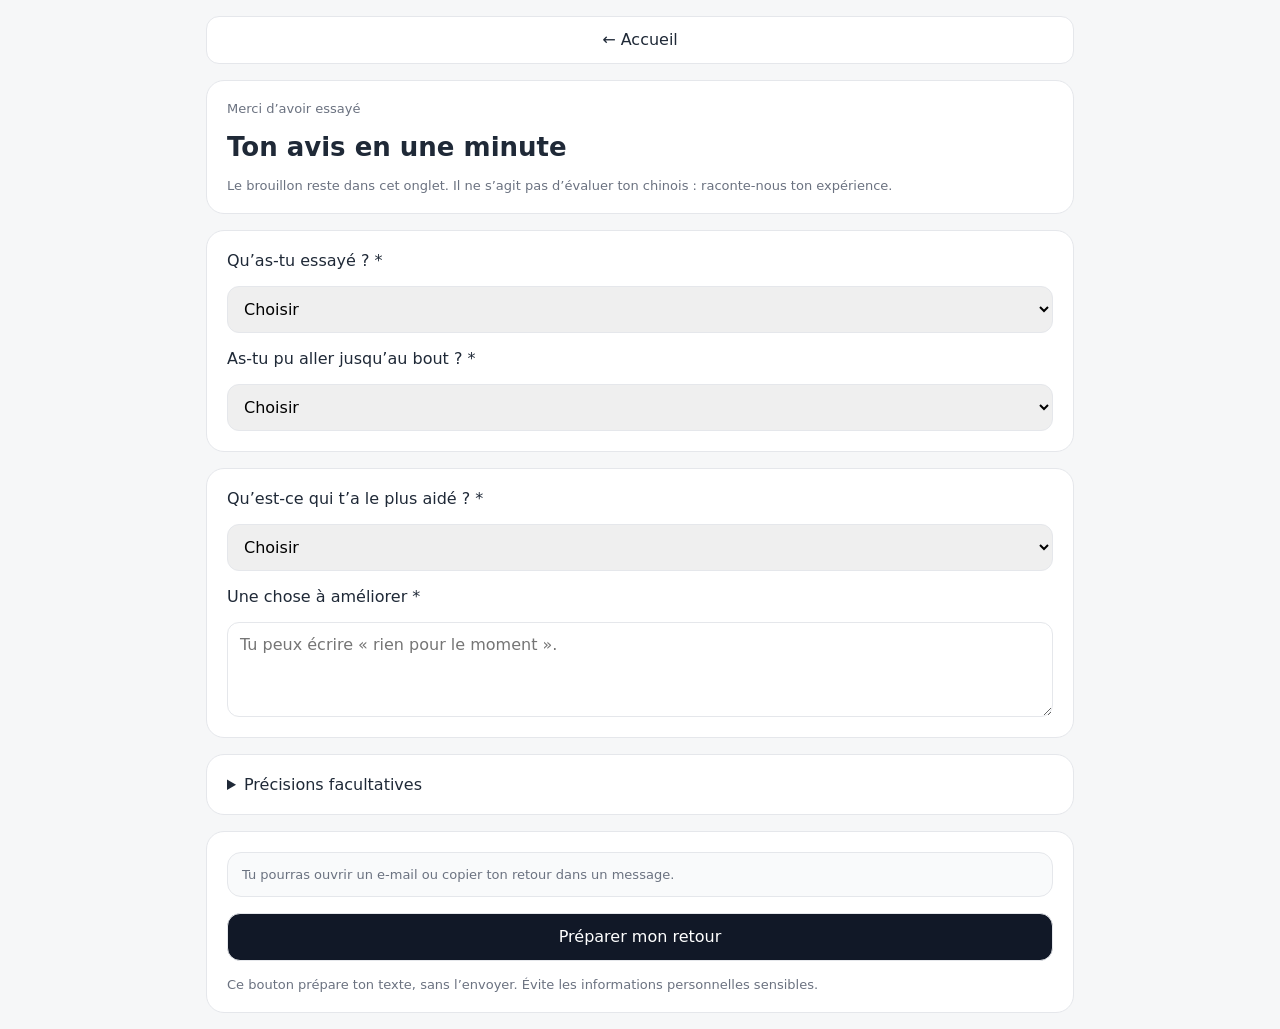
==== commit 409dc4d6: "Improve mobile pinyin layout, French interface and saved error review" ====
--- a/feedback.html
+++ b/feedback.html
@@ -1,6 +1,6 @@
-<!doctype html><html lang="fr"><head><meta charset="utf-8"><meta name="viewport" content="width=device-width,initial-scale=1"><title>你的反馈 · Ton avis</title><link rel="stylesheet" href="css/style.css?v=feedback1"></head><body><main class="wrap stack"><a class="btn" href="index.html">← 返回首页 · Accueil</a><header class="card stack"><div class="small">谢谢你试用 · Merci d’avoir essayé</div><div class="title">一分钟反馈 · Ton avis en une minute</div><div class="small">回答草稿仅暂存在当前标签页。不用评价中文水平，只需告诉我们使用感受。Le brouillon reste dans cet onglet. Il ne s’agit pas d’évaluer ton chinois : raconte-nous ton expérience.</div></header><form id="feedbackForm" class="stack">
-<div class="card stack"><label for="tested">体验了哪一课？· Qu’as-tu essayé ? *</label><select id="tested" required><option value="">请选择 · Choisir</option><option value="1">第一课 · Leçon 1</option><option value="2">第二课 · Leçon 2</option><option value="3">第三课 · Leçon 3</option><option value="4">第四课 · Leçon 4</option><option value="mixed">混合复习 · Révision mixte</option></select><label for="completed">是否顺利完成？· As-tu pu aller jusqu’au bout ? *</label><select id="completed" required><option value="">请选择 · Choisir</option><option>顺利完成 · Oui, sans difficulté</option><option>完成了，但遇到困难 · Oui, avec des difficultés</option><option>中途卡住了 · Non, j’ai rencontré un blocage</option><option>还没完成 · Pas encore</option></select></div>
-<div class="card stack"><label for="useful">哪个部分最有帮助？· Qu’est-ce qui t’a le plus aidé ? *</label><select id="useful" required><option value="">请选择 · Choisir</option><option>真人录音 · Les enregistrements du modèle</option><option>辨认与排序 · Reconnaître et remettre en ordre</option><option>录音对比 · M’enregistrer et comparer</option><option>混合复习 · La révision mixte</option><option>结束反馈 · Le bilan de fin</option><option>暂时说不清 · Je ne sais pas encore</option></select><label for="change">最希望改进的一点 · Une chose à améliorer *</label><textarea id="change" required maxlength="1200" placeholder="没有特别建议也可以填写“没有”。Tu peux écrire « rien pour le moment »."></textarea></div>
-<details class="card stack"><summary>补充信息（选填）· Précisions facultatives</summary><label for="friction">哪里卡住了？· Où as-tu rencontré une difficulté ?</label><textarea id="friction" maxlength="1200"></textarea><label for="device">使用设备 · Appareil</label><select id="device"><option value="">未填写 · Non précisé</option><option>iPhone / iPad</option><option>Android</option><option>电脑 · Ordinateur</option></select><label for="browser">浏览器 · Navigateur</label><select id="browser"><option value="">未填写 · Non précisé</option><option>Safari</option><option>Chrome</option><option>Edge</option><option>微信等应用内浏览器 · Navigateur intégré à une application</option><option>其他 / 不确定 · Autre / Je ne sais pas</option></select><div class="small">如方便，可在发送消息时附上截图。Tu peux joindre une capture d’écran à ton message si tu le souhaites.</div></details>
-<div class="card stack"><div id="channelNotice" class="notice small"></div><button type="submit" class="btn primary">准备反馈 · Préparer mon retour</button><div class="small">点击此按钮不会发送。Ce bouton prépare ton texte, sans l’envoyer. 请勿填写敏感个人信息。Évite les informations personnelles sensibles.</div></div></form>
-<section id="delivery" class="hidden card stack" aria-labelledby="deliveryTitle"><h2 id="deliveryTitle" class="h2">最后一步：发送 · Dernière étape : envoyer</h2><div class="notice small">反馈尚未发送。Ton retour n’a pas encore été envoyé.</div><textarea id="report" readonly aria-label="待发送的反馈 · Retour à envoyer" rows="12"></textarea><a id="email" class="hidden btn primary">用邮件发送 · Envoyer par e-mail</a><button id="share" type="button" class="btn">选择应用发送 · Choisir une application</button><button id="copy" type="button" class="btn">复制后发给 Xinyi · Copier pour Xinyi</button><div id="sendStatus" role="status" aria-live="polite" class="small"></div><div class="small">如果无法发送：长按上方文本全选、复制，再粘贴到你与 Xinyi 的聊天中，点击发送。En cas de difficulté : sélectionne et copie le texte ci-dessus, colle-le dans ta conversation avec Xinyi, puis envoie le message.</div></section></main><script src="js/feedback-config.js?v=feedback1"></script><script src="js/feedback.js?v=feedback1"></script></body></html>+<!doctype html><html lang="fr"><head><meta charset="utf-8"><meta name="viewport" content="width=device-width,initial-scale=1"><title>Ton avis</title><link rel="stylesheet" href="css/style.css?v=ui-fr1"></head><body><main class="wrap stack"><a class="btn" href="index.html">← Accueil</a><header class="card stack"><div class="small">Merci d’avoir essayé</div><div class="title">Ton avis en une minute</div><div class="small">Le brouillon reste dans cet onglet. Il ne s’agit pas d’évaluer ton chinois : raconte-nous ton expérience.</div></header><form id="feedbackForm" class="stack">
+<div class="card stack"><label for="tested">Qu’as-tu essayé ? *</label><select id="tested" required><option value="">Choisir</option><option value="1">Leçon 1</option><option value="2">Leçon 2</option><option value="3">Leçon 3</option><option value="4">Leçon 4</option><option value="mixed">Révision mixte</option></select><label for="completed">As-tu pu aller jusqu’au bout ? *</label><select id="completed" required><option value="">Choisir</option><option>Oui, sans difficulté</option><option>Oui, avec des difficultés</option><option>Non, j’ai rencontré un blocage</option><option>Pas encore</option></select></div>
+<div class="card stack"><label for="useful">Qu’est-ce qui t’a le plus aidé ? *</label><select id="useful" required><option value="">Choisir</option><option>Les enregistrements du modèle</option><option>Reconnaître et remettre en ordre</option><option>M’enregistrer et comparer</option><option>La révision mixte</option><option>Le bilan de fin</option><option>Je ne sais pas encore</option></select><label for="change">Une chose à améliorer *</label><textarea id="change" required maxlength="1200" placeholder="Tu peux écrire « rien pour le moment »."></textarea></div>
+<details class="card stack"><summary>Précisions facultatives</summary><label for="friction">Où as-tu rencontré une difficulté ?</label><textarea id="friction" maxlength="1200"></textarea><label for="device">Appareil</label><select id="device"><option value="">Non précisé</option><option>iPhone / iPad</option><option>Android</option><option>Ordinateur</option></select><label for="browser">Navigateur</label><select id="browser"><option value="">Non précisé</option><option>Safari</option><option>Chrome</option><option>Edge</option><option>Navigateur intégré à une application</option><option>Autre / Je ne sais pas</option></select><div class="small">Tu peux joindre une capture d’écran à ton message si tu le souhaites.</div></details>
+<div class="card stack"><div id="channelNotice" class="notice small"></div><button type="submit" class="btn primary">Préparer mon retour</button><div class="small">Ce bouton prépare ton texte, sans l’envoyer. Évite les informations personnelles sensibles.</div></div></form>
+<section id="delivery" class="hidden card stack" aria-labelledby="deliveryTitle"><h2 id="deliveryTitle" class="h2">Dernière étape : envoyer</h2><div class="notice small">Ton retour n’a pas encore été envoyé.</div><textarea id="report" readonly aria-label="Retour à envoyer" rows="12"></textarea><a id="email" class="hidden btn primary">Envoyer par e-mail</a><button id="share" type="button" class="btn">Choisir une application</button><button id="copy" type="button" class="btn">Copier pour Xinyi</button><div id="sendStatus" role="status" aria-live="polite" class="small"></div><div class="small">En cas de difficulté : sélectionne et copie le texte ci-dessus, colle-le dans ta conversation avec Xinyi, puis envoie le message.</div></section></main><script src="js/feedback-config.js?v=ui-fr1"></script><script src="js/feedback.js?v=ui-fr1"></script></body></html>
--- a/css/style.css
+++ b/css/style.css
@@ -175,3 +175,27 @@
 .focus-item .row{display:grid;grid-template-columns:1fr 1fr}
 .between .right{flex:1;min-width:0;overflow-wrap:anywhere}
 .focus-card{width:100%;min-width:0}
+/* Keep pronunciation review compact without reducing touch targets or text size. */
+.answer-feedback{display:flex;gap:8px;align-items:center;justify-content:space-between;flex-wrap:wrap}
+.task-answered .answer-options{display:none}
+.task-answered.show-answer-options .answer-options{display:grid}
+.choices-toggle{font-size:14px}
+.focus-privacy summary{cursor:pointer;min-height:44px;display:flex;align-items:center}
+@media(max-width:680px){
+ .task-answered{gap:10px;padding:14px}
+ .task-answered .task-help{display:none}
+ .task-answered .answer-reveal{padding:14px}
+ .task-answered .answer-feedback{min-height:44px}
+ .focus-card{padding:14px;gap:10px}
+ .focus-card .stack{gap:10px}
+ .focus-text{padding:6px 0;line-height:1.3}
+ .focus-card .student-status:empty{display:none}
+ .focus-card>.between{flex-wrap:nowrap;align-items:flex-start}
+ .focus-card>.between>div{flex:1;min-width:0}
+ .focus-card #focusExit{flex-shrink:0}
+ .focus-hint summary{padding:6px 0}
+ .task-answered .task-kicker{display:none}
+ .task-answered .pronunciation-check{gap:8px}
+ .task-answered .pronunciation-check .instruction{display:none}
+ .task-answered .pinyin-section{padding-top:6px;margin-top:0;gap:6px}
+}
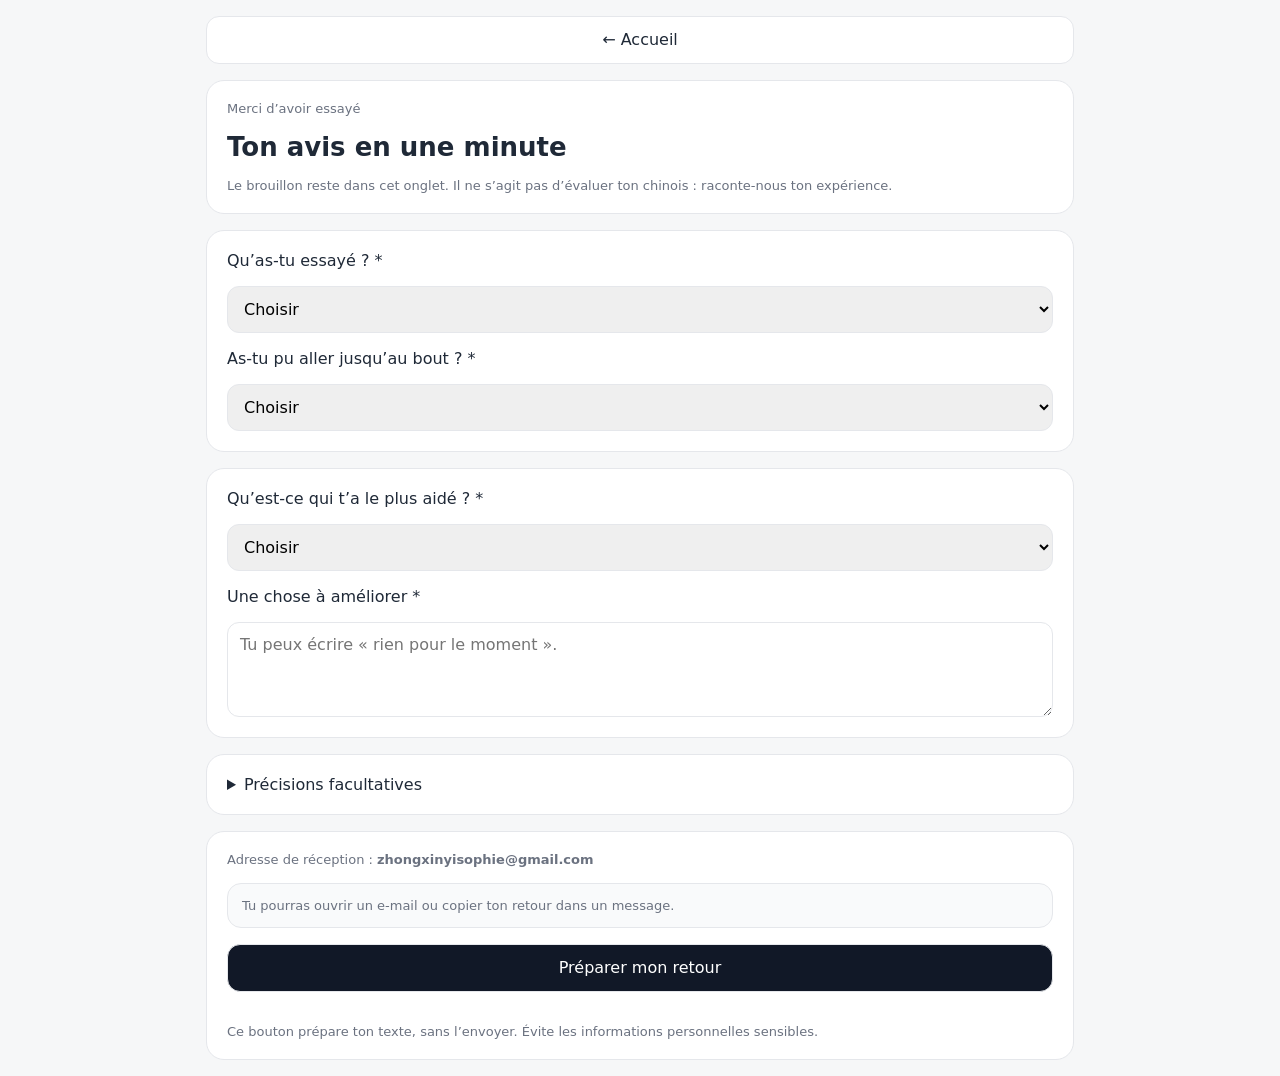
==== commit a42aac1c: "Release tested reliability fixes and separate feedback delivery page" ====
--- a/feedback.html
+++ b/feedback.html
@@ -1,6 +1,6 @@
 <!doctype html><html lang="fr"><head><meta charset="utf-8"><meta name="viewport" content="width=device-width,initial-scale=1"><title>Ton avis</title><link rel="stylesheet" href="css/style.css?v=ui-fr1"></head><body><main class="wrap stack"><a class="btn" href="index.html">← Accueil</a><header class="card stack"><div class="small">Merci d’avoir essayé</div><div class="title">Ton avis en une minute</div><div class="small">Le brouillon reste dans cet onglet. Il ne s’agit pas d’évaluer ton chinois : raconte-nous ton expérience.</div></header><form id="feedbackForm" class="stack">
-<div class="card stack"><label for="tested">Qu’as-tu essayé ? *</label><select id="tested" required><option value="">Choisir</option><option value="1">Leçon 1</option><option value="2">Leçon 2</option><option value="3">Leçon 3</option><option value="4">Leçon 4</option><option value="mixed">Révision mixte</option></select><label for="completed">As-tu pu aller jusqu’au bout ? *</label><select id="completed" required><option value="">Choisir</option><option>Oui, sans difficulté</option><option>Oui, avec des difficultés</option><option>Non, j’ai rencontré un blocage</option><option>Pas encore</option></select></div>
+<div class="card stack"><label for="tested">Qu’as-tu essayé ? *</label><select id="tested" required><option value="">Choisir</option><option value="1">Leçon 1</option><option value="2">Leçon 2</option><option value="3">Leçon 3</option><option value="4">Leçon 4</option><option value="5">Leçon 5</option><option value="6">Leçon 6</option><option value="7">Leçon 7</option><option value="8">Leçon 8</option><option value="9">Leçon 9</option><option value="10">Leçon 10</option><option value="mixed">Révision mixte</option></select><label for="completed">As-tu pu aller jusqu’au bout ? *</label><select id="completed" required><option value="">Choisir</option><option>Oui, sans difficulté</option><option>Oui, avec des difficultés</option><option>Non, j’ai rencontré un blocage</option><option>Pas encore</option></select></div>
 <div class="card stack"><label for="useful">Qu’est-ce qui t’a le plus aidé ? *</label><select id="useful" required><option value="">Choisir</option><option>Les enregistrements du modèle</option><option>Reconnaître et remettre en ordre</option><option>M’enregistrer et comparer</option><option>La révision mixte</option><option>Le bilan de fin</option><option>Je ne sais pas encore</option></select><label for="change">Une chose à améliorer *</label><textarea id="change" required maxlength="1200" placeholder="Tu peux écrire « rien pour le moment »."></textarea></div>
 <details class="card stack"><summary>Précisions facultatives</summary><label for="friction">Où as-tu rencontré une difficulté ?</label><textarea id="friction" maxlength="1200"></textarea><label for="device">Appareil</label><select id="device"><option value="">Non précisé</option><option>iPhone / iPad</option><option>Android</option><option>Ordinateur</option></select><label for="browser">Navigateur</label><select id="browser"><option value="">Non précisé</option><option>Safari</option><option>Chrome</option><option>Edge</option><option>Navigateur intégré à une application</option><option>Autre / Je ne sais pas</option></select><div class="small">Tu peux joindre une capture d’écran à ton message si tu le souhaites.</div></details>
-<div class="card stack"><div id="channelNotice" class="notice small"></div><button type="submit" class="btn primary">Préparer mon retour</button><div class="small">Ce bouton prépare ton texte, sans l’envoyer. Évite les informations personnelles sensibles.</div></div></form>
-<section id="delivery" class="hidden card stack" aria-labelledby="deliveryTitle"><h2 id="deliveryTitle" class="h2">Dernière étape : envoyer</h2><div class="notice small">Ton retour n’a pas encore été envoyé.</div><textarea id="report" readonly aria-label="Retour à envoyer" rows="12"></textarea><a id="email" class="hidden btn primary">Envoyer par e-mail</a><button id="share" type="button" class="btn">Choisir une application</button><button id="copy" type="button" class="btn">Copier pour Xinyi</button><div id="sendStatus" role="status" aria-live="polite" class="small"></div><div class="small">En cas de difficulté : sélectionne et copie le texte ci-dessus, colle-le dans ta conversation avec Xinyi, puis envoie le message.</div></section></main><script src="js/feedback-config.js?v=ui-fr1"></script><script src="js/feedback.js?v=ui-fr1"></script></body></html>+<div class="card stack"><div class="small">Adresse de réception : <b id="recipientAddress"></b></div><div id="channelNotice" class="notice small"></div><button type="submit" class="btn primary">Préparer mon retour</button><div id="prepareStatus" class="small" role="status" aria-live="polite"></div><div class="small">Ce bouton prépare ton texte, sans l’envoyer. Évite les informations personnelles sensibles.</div></div></form>
+<section id="delivery" class="hidden card stack" aria-labelledby="deliveryTitle"><h2 id="deliveryTitle" class="h2" tabindex="-1">Dernière étape : envoyer</h2><div class="notice small">Ton retour n’a pas encore été envoyé.</div><details id="reportDetails"><summary>Voir le texte de mon retour</summary><textarea id="report" readonly aria-label="Retour à envoyer" rows="10"></textarea></details><a id="email" class="hidden btn primary">Envoyer par e-mail</a><button id="share" type="button" class="btn">Choisir une application</button><button id="copy" type="button" class="btn">Copier pour Xinyi</button><div id="sendStatus" role="status" aria-live="polite" class="small"></div><div class="small">Si l’e-mail ne s’ouvre pas : copie le texte, ouvre ta messagerie et colle-le dans un nouvel e-mail à l’adresse indiquée ci-dessus. Tu peux aussi utiliser ta conversation avec Xinyi. Vérifie l’envoi dans ton application ; ce site ne peut pas confirmer la réception.</div></section></main><script src="js/feedback-config.js?v=ui-fr1"></script><script src="js/feedback-delivery.js?v=feedback-page1"></script><script src="js/feedback.js?v=feedback-page1"></script></body></html>
